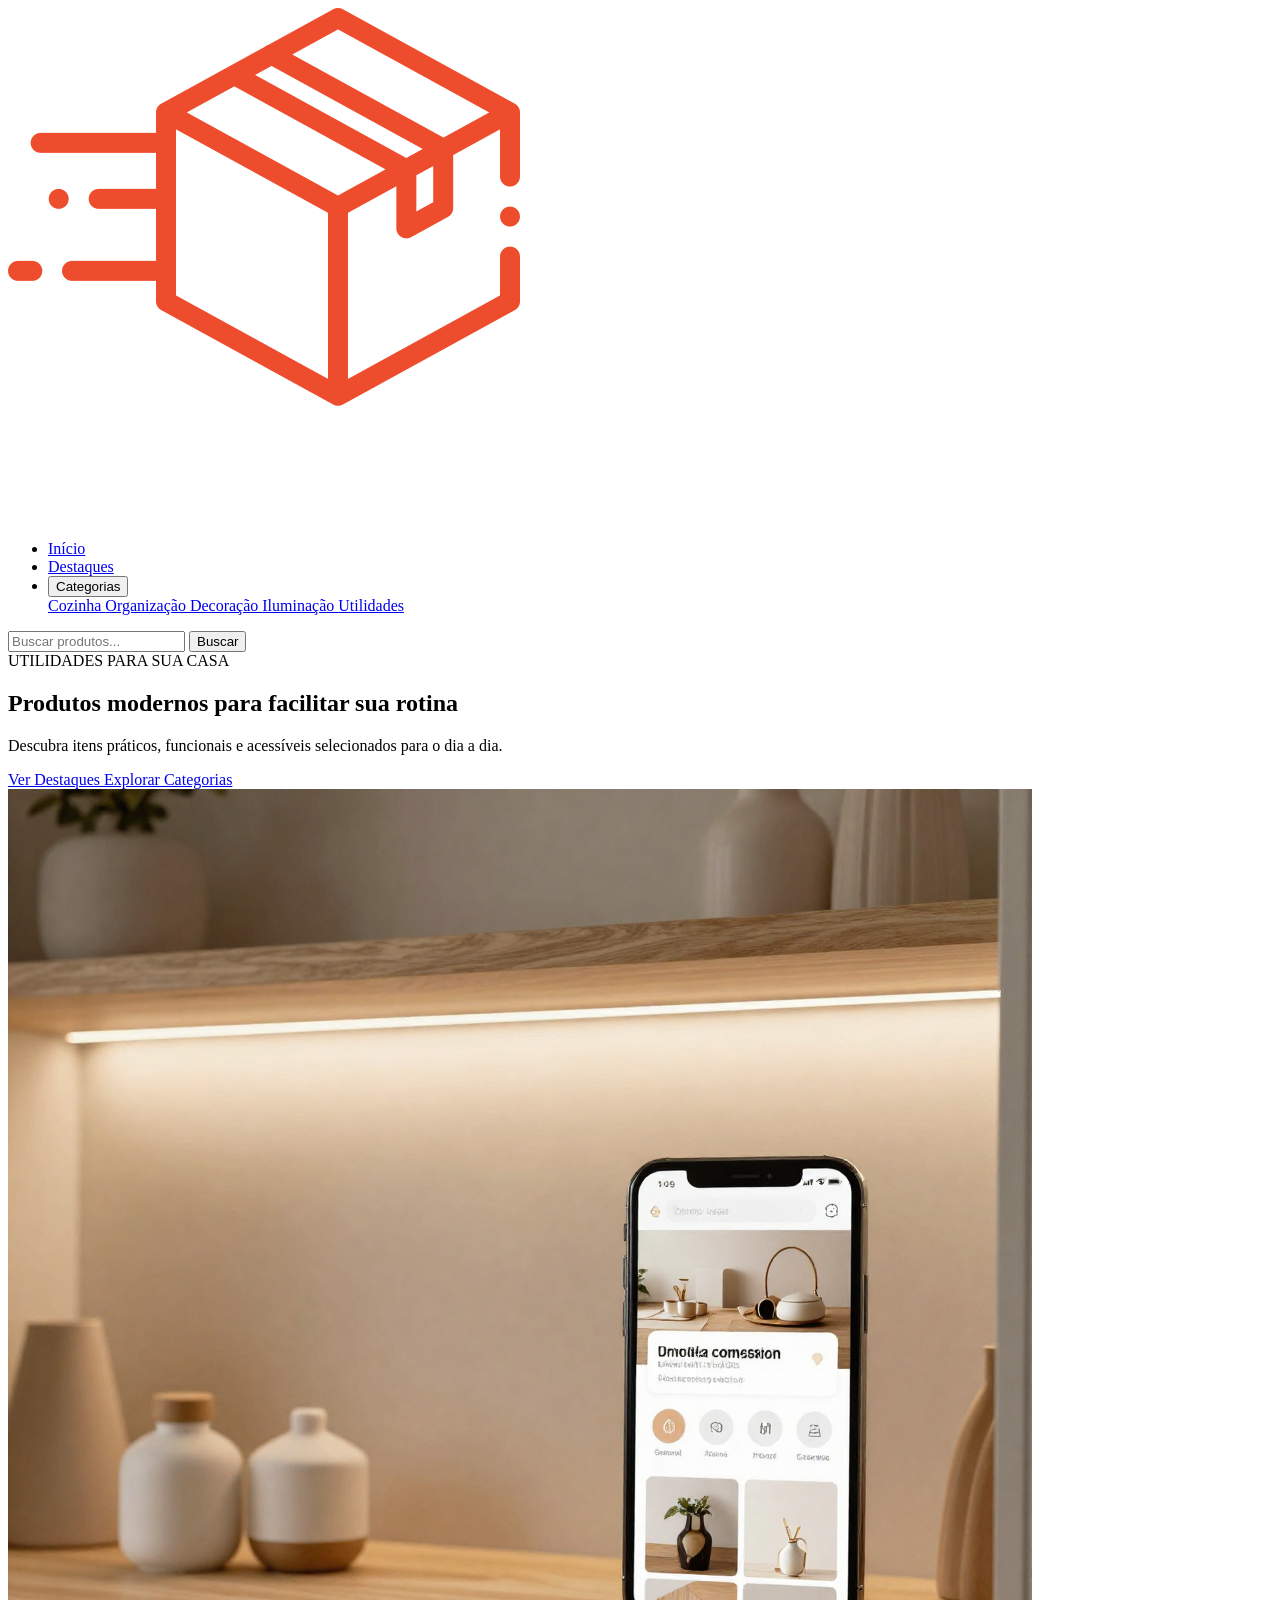
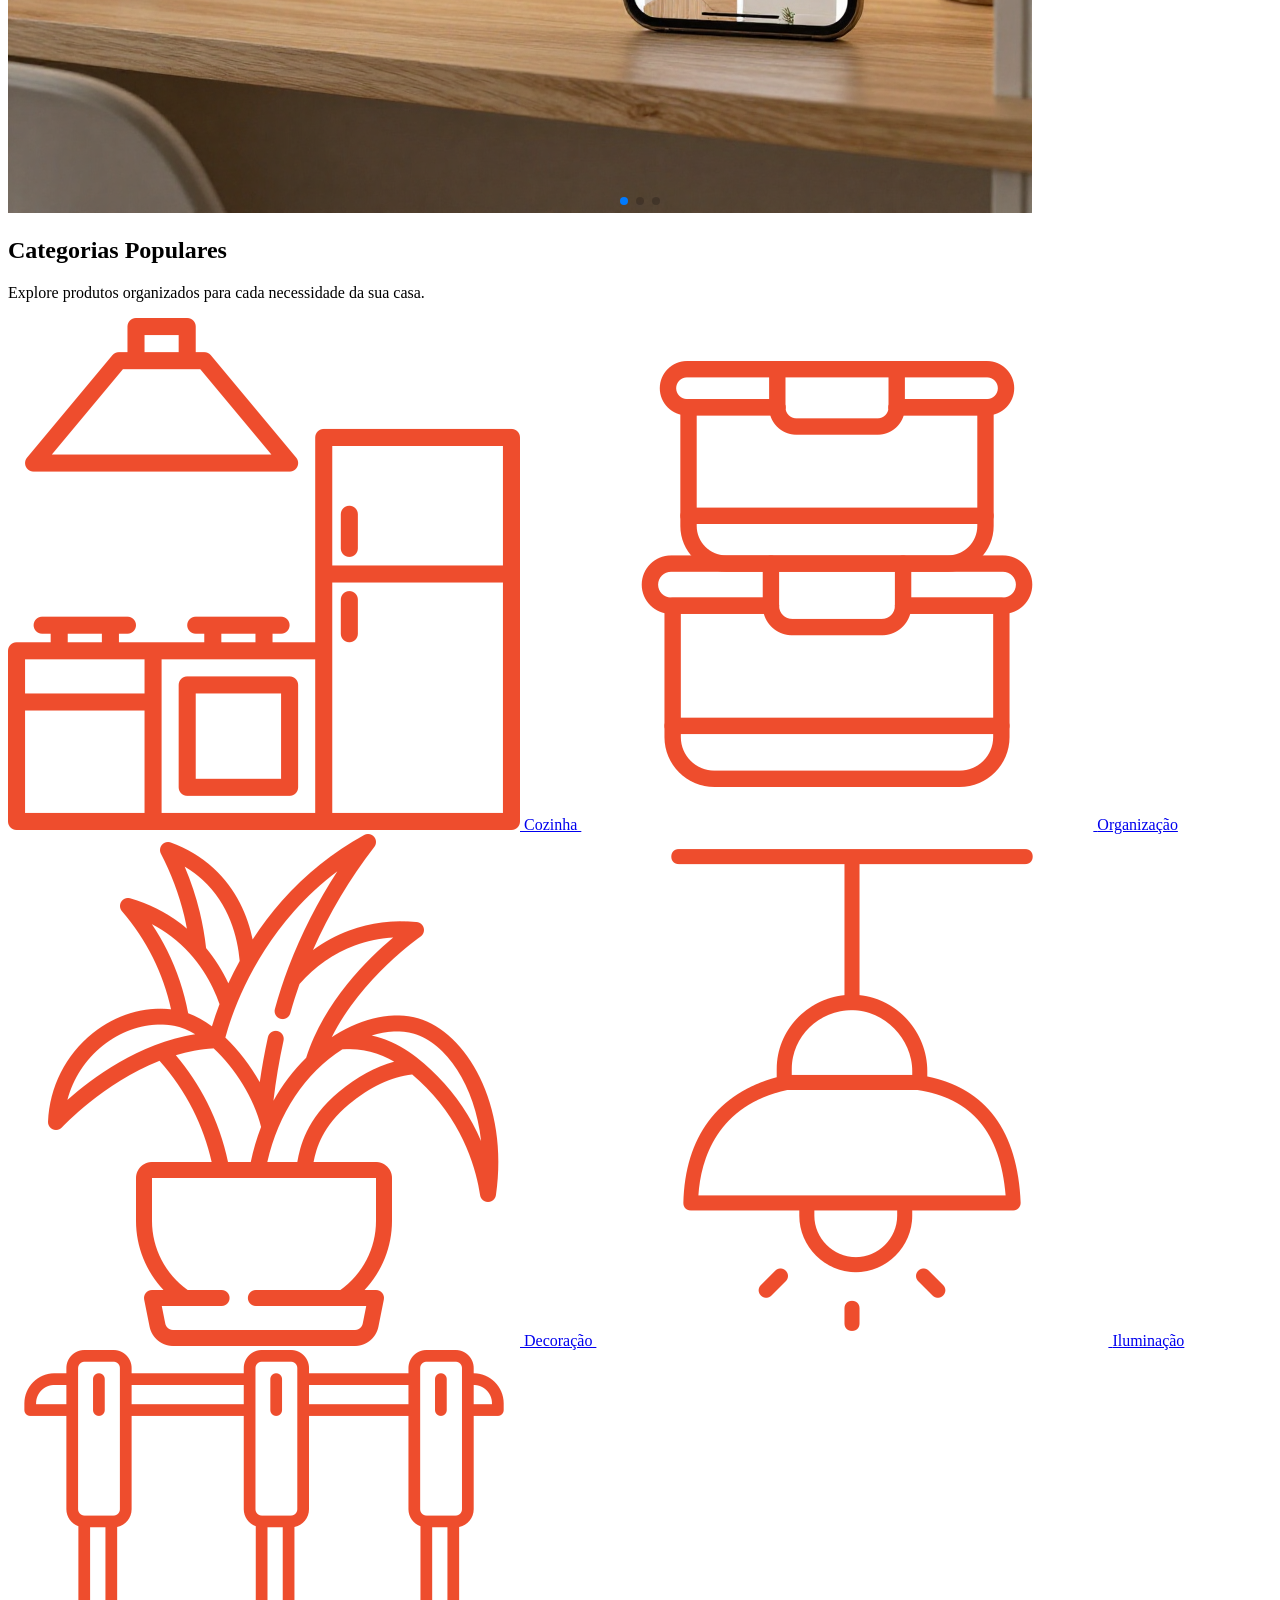
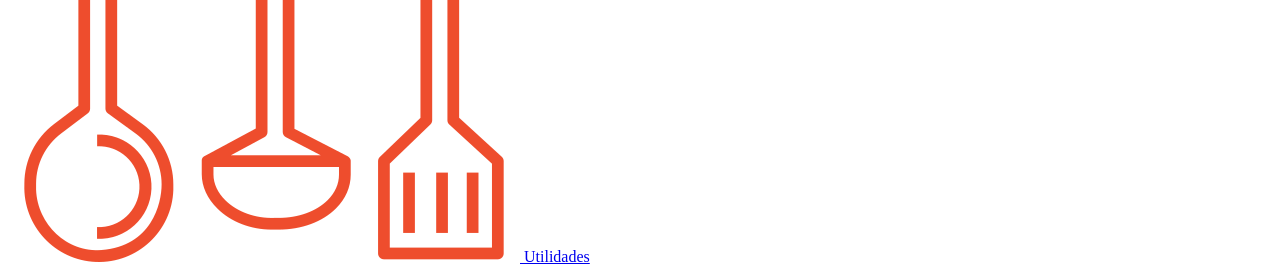
==== index.html @ 0967d358 "Primeira versão CasaMix" ====
<!DOCTYPE html>
<html lang="pt-BR">

<head>

    <meta charset="UTF-8">

    <meta name="viewport" content="width=device-width, initial-scale=1.0">

    <title>CasaMix</title>

    <!-- GOOGLE FONTS -->

    <link rel="preconnect" href="https://fonts.googleapis.com">

    <link rel="preconnect" href="https://fonts.gstatic.com" crossorigin>

    <link href="https://fonts.googleapis.com/css2?family=Poppins:wght@300;400;500;600;700&display=swap" rel="stylesheet">

    <!-- SWIPER CSS -->

    <link
    rel="stylesheet"
    href="https://cdn.jsdelivr.net/npm/swiper@11/swiper-bundle.min.css"
    />

    <!-- CSS -->

    <link rel="stylesheet" href="css/style.css">

</head>

<body>

    <!-- HEADER -->

    <header class="header">

        <!-- LOGO -->

        <div class="logo">

            <a href="index.html">

                <img src="images/mini-logo.png" alt="CasaMix Logo">

            </a>

        </div>

        <!-- MENU -->

        <nav class="nav-menu">

            <ul>

                <li>
                    <a href="index.html">Início</a>
                </li>

                <li>
                    <a href="pages/destaques.html">Destaques</a>
                </li>

                <!-- DROPDOWN -->

                <li class="dropdown">

                    <button class="dropdown-button">

                        Categorias

                    </button>

                    <div class="dropdown-menu">

                        <a href="pages/cozinha.html">
                            Cozinha
                        </a>

                        <a href="pages/organizacao.html">
                            Organização
                        </a>

                        <a href="pages/decoracao.html">
                            Decoração
                        </a>

                        <a href="pages/iluminacao.html">
                            Iluminação
                        </a>

                        <a href="pages/utilidades.html">
                            Utilidades
                        </a>

                    </div>

                </li>

            </ul>

        </nav>

        <!-- BUSCA -->

        <div class="search-box">

            <input type="text" placeholder="Buscar produtos...">

            <button>
                Buscar
            </button>

        </div>

    </header>

    <!-- HERO -->

    <section class="hero">

        <div class="swiper hero-slider">

            <div class="swiper-wrapper">

                <!-- SLIDE 1 -->

                <div class="swiper-slide">

                    <div class="hero-content">

                        <!-- TEXTO -->

                        <div class="hero-text">

                            <span>
                                UTILIDADES PARA SUA CASA
                            </span>

                            <h2>
                                Produtos modernos para facilitar sua rotina
                            </h2>

                            <p>
                                Descubra itens práticos, funcionais e acessíveis selecionados para o dia a dia.
                            </p>

                            <div class="hero-buttons">

                                <a href="pages/destaques.html" class="primary-button">
                                    Ver Destaques
                                </a>

                                <a href="#" class="secondary-button">
                                    Explorar Categorias
                                </a>

                            </div>

                        </div>

                        <!-- IMAGEM -->

                        <div class="hero-image">

                            <img src="images/banner1.png" alt="Banner CasaMix">

                        </div>

                    </div>

                </div>

                <!-- SLIDE 2 -->

                <div class="swiper-slide">

                    <div class="hero-content">

                        <div class="hero-text">

                            <span>
                                ORGANIZAÇÃO INTELIGENTE
                            </span>

                            <h2>
                                Transforme seus ambientes com praticidade
                            </h2>

                            <p>
                                Organizadores, acessórios e soluções modernas para deixar tudo no lugar.
                            </p>

                            <div class="hero-buttons">

                                <a href="pages/destaques.html" class="primary-button">
                                    Ver Produtos
                                </a>

                            </div>

                        </div>

                        <div class="hero-image">

                            <img src="images/banner2.png" alt="Organização CasaMix">

                        </div>

                    </div>

                </div>

                <!-- SLIDE 3 -->

                <div class="swiper-slide">

                    <div class="hero-content">

                        <div class="hero-text">

                            <span>
                                DECORAÇÃO & ILUMINAÇÃO
                            </span>

                            <h2>
                                Detalhes que transformam sua casa
                            </h2>

                            <p>
                                Itens modernos e aconchegantes para criar ambientes mais bonitos e funcionais.
                            </p>

                            <div class="hero-buttons">

                                <a href="pages/destaques.html" class="primary-button">
                                    Explorar Agora
                                </a>

                            </div>

                        </div>

                        <div class="hero-image">

                            <img src="images/banner3.png" alt="Decoração CasaMix">

                        </div>

                    </div>

                </div>

            </div>

            <!-- PAGINAÇÃO -->

            <div class="swiper-pagination"></div>

        </div>

    </section>

    <!-- MINI CATEGORIAS -->

    <section class="mini-categories">

        <!-- TÍTULO -->

        <div class="section-title">

            <h2>
                Categorias Populares
            </h2>

            <p>
                Explore produtos organizados para cada necessidade da sua casa.
            </p>

        </div>

        <!-- GRID -->

        <div class="categories-grid">

            <!-- ITEM -->

            <a href="pages/cozinha.html" class="category-card">

                <img src="images/icons/cozinha.png" alt="Cozinha">

                <span>
                    Cozinha
                </span>

            </a>

            <!-- ITEM -->

            <a href="pages/organizacao.html" class="category-card">

                <img src="images/icons/organizacao.png" alt="Organização">

                <span>
                    Organização
                </span>

            </a>

            <!-- ITEM -->

            <a href="pages/decoracao.html" class="category-card">

                <img src="images/icons/decoracao.png" alt="Decoração">

                <span>
                    Decoração
                </span>

            </a>

            <!-- ITEM -->

            <a href="pages/iluminacao.html" class="category-card">

                <img src="images/icons/iluminacao.png" alt="Iluminação">

                <span>
                    Iluminação
                </span>

            </a>

            <!-- ITEM -->

            <a href="pages/utilidades.html" class="category-card">

                <img src="images/icons/utilidades.png" alt="Utilidades">

                <span>
                    Utilidades
                </span>

            </a>

        </div>

    </section>

    <!-- SWIPER JS -->

    <script src="https://cdn.jsdelivr.net/npm/swiper@11/swiper-bundle.min.js"></script>

    <!-- SCRIPT -->

    <script>

        const swiper = new Swiper(".hero-slider", {

            loop: true,

            autoplay: {

                delay: 5000,

                disableOnInteraction: false,

            },

            pagination: {

                el: ".swiper-pagination",

                clickable: true,

            },

        });

    </script>

</body>

</html>
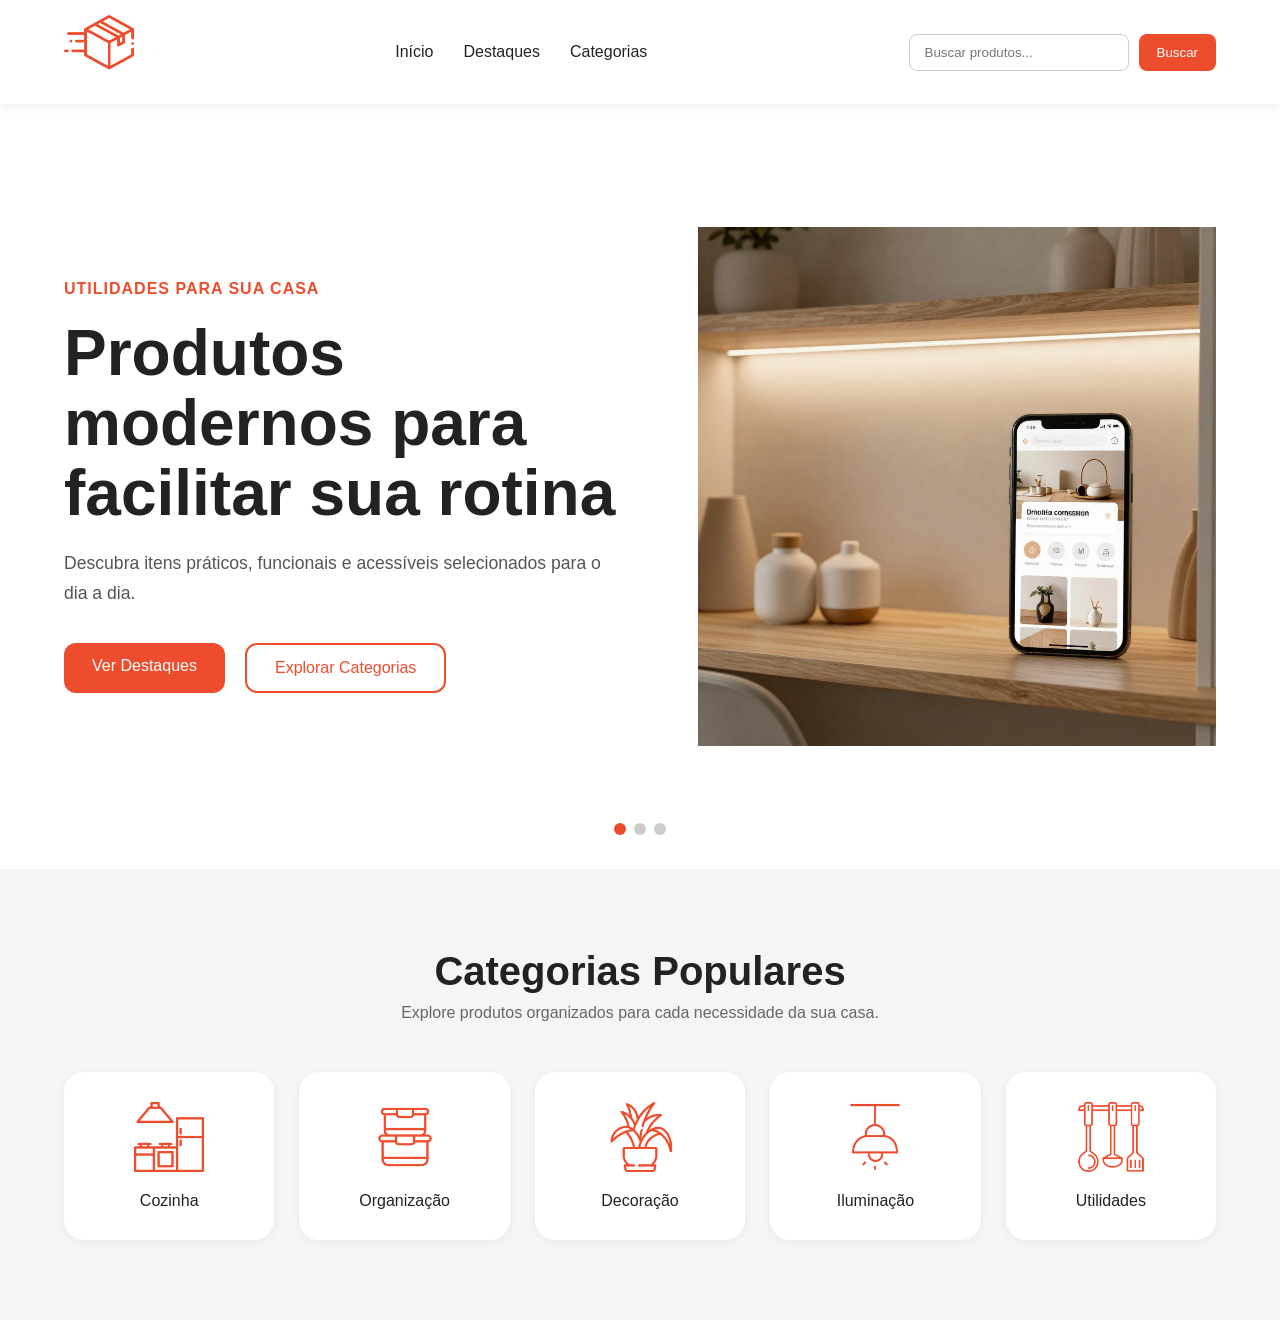
==== commit 1bbddb5b: "Atualização" ====
--- a/index.html
+++ b/index.html
@@ -26,7 +26,7 @@
 
     <!-- CSS -->
 
-    <link rel="stylesheet" href="css/style.css">
+    <link rel="stylesheet" href="CSS/style.css">
 
 </head>
 
--- a/CSS/style.css
+++ b/CSS/style.css
@@ -0,0 +1,788 @@
+/* RESET */
+
+*{
+    margin: 0;
+    padding: 0;
+    box-sizing: border-box;
+}
+
+/* VARIÁVEIS */
+
+:root{
+
+    --primary-color: #ee4d2d;
+
+    --secondary-color: #ffffff;
+
+    --background-color: #f5f5f5;
+
+    --text-color: #222222;
+
+    --hover-color: #d84324;
+
+}
+
+/* BODY */
+
+body{
+
+    font-family: 'Poppins', sans-serif;
+
+    background-color: var(--background-color);
+
+    overflow-x: hidden;
+
+}
+
+/* HEADER */
+
+.header{
+
+    width: 100%;
+
+    min-height: 80px;
+
+    background-color: var(--secondary-color);
+
+    display: flex;
+
+    align-items: center;
+
+    justify-content: space-between;
+
+    padding: 15px 5%;
+
+    box-shadow: 0 2px 10px rgba(0,0,0,0.08);
+
+    position: sticky;
+
+    top: 0;
+
+    z-index: 999;
+
+}
+
+/* LOGO */
+
+.logo{
+
+    display: flex;
+
+    align-items: center;
+
+}
+
+.logo img{
+
+    width: 70px;
+
+    object-fit: contain;
+
+    cursor: pointer;
+
+}
+
+/* MENU */
+
+.nav-menu ul{
+
+    display: flex;
+
+    align-items: center;
+
+    gap: 30px;
+
+    list-style: none;
+
+}
+
+.nav-menu a{
+
+    text-decoration: none;
+
+    color: var(--text-color);
+
+    font-weight: 500;
+
+    transition: 0.3s;
+
+}
+
+.nav-menu a:hover{
+
+    color: var(--primary-color);
+
+}
+
+/* DROPDOWN */
+
+.dropdown{
+
+    position: relative;
+
+}
+
+/* BOTÃO */
+
+.dropdown-button{
+
+    background: none;
+
+    border: none;
+
+    font-size: 1rem;
+
+    font-weight: 500;
+
+    cursor: pointer;
+
+    color: var(--text-color);
+
+    transition: 0.3s;
+
+    font-family: 'Poppins', sans-serif;
+
+}
+
+.dropdown-button:hover{
+
+    color: var(--primary-color);
+
+}
+
+/* MENU DROPDOWN */
+
+.dropdown-menu{
+
+    position: absolute;
+
+    top: 45px;
+
+    left: 0;
+
+    width: 220px;
+
+    background-color: white;
+
+    border-radius: 12px;
+
+    box-shadow: 0 5px 20px rgba(0,0,0,0.12);
+
+    display: flex;
+
+    flex-direction: column;
+
+    padding: 10px 0;
+
+    opacity: 0;
+
+    visibility: hidden;
+
+    transition: 0.3s;
+
+}
+
+.dropdown-menu a{
+
+    padding: 12px 20px;
+
+    color: var(--text-color);
+
+    text-decoration: none;
+
+    transition: 0.3s;
+
+}
+
+.dropdown-menu a:hover{
+
+    background-color: #f3f3f3;
+
+    color: var(--primary-color);
+
+}
+
+.dropdown:hover .dropdown-menu{
+
+    opacity: 1;
+
+    visibility: visible;
+
+}
+
+/* BUSCA */
+
+.search-box{
+
+    display: flex;
+
+    gap: 10px;
+
+}
+
+.search-box input{
+
+    width: 220px;
+
+    padding: 10px 15px;
+
+    border: 1px solid #cccccc;
+
+    border-radius: 8px;
+
+    outline: none;
+
+    font-family: 'Poppins', sans-serif;
+
+}
+
+.search-box button{
+
+    padding: 10px 18px;
+
+    border: none;
+
+    border-radius: 8px;
+
+    background-color: var(--primary-color);
+
+    color: white;
+
+    cursor: pointer;
+
+    transition: 0.3s;
+
+    font-weight: 500;
+
+}
+
+.search-box button:hover{
+
+    background-color: var(--hover-color);
+
+}
+
+/* HERO */
+
+.hero{
+
+    width: 100%;
+
+    overflow: hidden;
+
+    background-color: #ffffff;
+
+}
+
+/* SWIPER */
+
+.hero-slider{
+
+    width: 100%;
+
+    height: 85vh;
+
+}
+
+/* WRAPPER */
+
+.swiper-wrapper{
+
+    display: flex;
+
+}
+
+/* SLIDE */
+
+.swiper-slide{
+
+    width: 100% !important;
+
+    flex-shrink: 0;
+
+    display: flex;
+
+    align-items: center;
+
+    justify-content: center;
+
+}
+
+/* CONTEÚDO */
+
+.hero-content{
+
+    width: 100%;
+
+    height: 85vh;
+
+    display: flex;
+
+    align-items: center;
+
+    justify-content: space-between;
+
+    padding: 60px 5%;
+
+}
+
+/* TEXTO */
+
+.hero-text{
+
+    width: 50%;
+
+}
+
+.hero-text span{
+
+    color: var(--primary-color);
+
+    font-weight: 600;
+
+    letter-spacing: 1px;
+
+}
+
+.hero-text h2{
+
+    font-size: 4rem;
+
+    line-height: 1.1;
+
+    margin: 20px 0;
+
+    color: var(--text-color);
+
+}
+
+.hero-text p{
+
+    font-size: 1.1rem;
+
+    color: #555555;
+
+    max-width: 550px;
+
+    line-height: 1.7;
+
+    margin-bottom: 35px;
+
+}
+
+/* BOTÕES */
+
+.hero-buttons{
+
+    display: flex;
+
+    gap: 20px;
+
+}
+
+.primary-button,
+.secondary-button{
+
+    padding: 14px 28px;
+
+    border-radius: 12px;
+
+    text-decoration: none;
+
+    font-weight: 500;
+
+    transition: 0.3s;
+
+}
+
+.primary-button{
+
+    background-color: var(--primary-color);
+
+    color: white;
+
+}
+
+.primary-button:hover{
+
+    background-color: var(--hover-color);
+
+    transform: translateY(-2px);
+
+}
+
+.secondary-button{
+
+    border: 2px solid var(--primary-color);
+
+    color: var(--primary-color);
+
+}
+
+.secondary-button:hover{
+
+    background-color: var(--primary-color);
+
+    color: white;
+
+}
+
+/* IMAGEM */
+
+.hero-image{
+
+    width: 45%;
+
+    display: flex;
+
+    justify-content: center;
+
+}
+
+.hero-image img{
+
+    width: 100%;
+
+    max-width: 550px;
+
+    object-fit: contain;
+
+}
+
+/* PAGINAÇÃO */
+
+.swiper-pagination{
+
+    bottom: 30px !important;
+
+}
+
+.swiper-pagination-bullet{
+
+    width: 12px;
+
+    height: 12px;
+
+    background: #cccccc;
+
+    opacity: 1;
+
+}
+
+.swiper-pagination-bullet-active{
+
+    background: var(--primary-color);
+
+}
+
+/* MINI CATEGORIAS */
+
+.mini-categories{
+
+    width: 100%;
+
+    padding: 80px 5%;
+
+    background-color: #f5f5f5;
+
+}
+
+/* TÍTULO */
+
+.section-title{
+
+    text-align: center;
+
+    margin-bottom: 50px;
+
+}
+
+.section-title h2{
+
+    font-size: 2.5rem;
+
+    color: var(--text-color);
+
+    margin-bottom: 10px;
+
+}
+
+.section-title p{
+
+    color: #666666;
+
+    font-size: 1rem;
+
+}
+
+/* GRID */
+
+.categories-grid{
+
+    display: grid;
+
+    grid-template-columns: repeat(5, 1fr);
+
+    gap: 25px;
+
+}
+
+/* CARD */
+
+.category-card{
+
+    background-color: white;
+
+    border-radius: 20px;
+
+    padding: 30px 20px;
+
+    display: flex;
+
+    flex-direction: column;
+
+    align-items: center;
+
+    justify-content: center;
+
+    text-decoration: none;
+
+    transition: 0.3s;
+
+    box-shadow: 0 2px 10px rgba(0,0,0,0.05);
+
+}
+
+.category-card:hover{
+
+    transform: translateY(-6px);
+
+    box-shadow: 0 10px 25px rgba(0,0,0,0.08);
+
+}
+
+/* ÍCONE */
+
+.category-card img{
+
+    width: 70px;
+
+    margin-bottom: 20px;
+
+}
+
+/* TEXTO */
+
+.category-card span{
+
+    color: var(--text-color);
+
+    font-weight: 500;
+
+    font-size: 1rem;
+
+}
+
+/* RESPONSIVIDADE */
+
+@media (max-width: 1024px){
+
+    .hero-content{
+
+        flex-direction: column;
+
+        justify-content: center;
+
+        text-align: center;
+
+        gap: 50px;
+
+        height: auto;
+
+        padding: 80px 5%;
+
+    }
+
+    .hero-slider{
+
+        height: auto;
+
+    }
+
+    .hero-text{
+
+        width: 100%;
+
+    }
+
+    .hero-text h2{
+
+        font-size: 3rem;
+
+    }
+
+    .hero-text p{
+
+        max-width: 100%;
+
+    }
+
+    .hero-buttons{
+
+        justify-content: center;
+
+    }
+
+    .hero-image{
+
+        width: 100%;
+
+    }
+
+    .hero-image img{
+
+        max-width: 450px;
+
+    }
+
+    .categories-grid{
+
+        grid-template-columns: repeat(3, 1fr);
+
+    }
+
+}
+
+@media (max-width: 768px){
+
+    /* HEADER */
+
+    .header{
+
+        flex-direction: column;
+
+        gap: 20px;
+
+    }
+
+    .nav-menu ul{
+
+        gap: 20px;
+
+        flex-wrap: wrap;
+
+        justify-content: center;
+
+    }
+
+    .search-box{
+
+        width: 100%;
+
+        justify-content: center;
+
+    }
+
+    .search-box input{
+
+        width: 100%;
+
+        max-width: 250px;
+
+    }
+
+    /* HERO */
+
+    .hero-content{
+
+        flex-direction: column;
+
+        text-align: center;
+
+        padding: 60px 5%;
+
+        gap: 40px;
+
+    }
+
+    .hero-text{
+
+        width: 100%;
+
+    }
+
+    .hero-text h2{
+
+        font-size: 2.4rem;
+
+    }
+
+    .hero-text p{
+
+        font-size: 1rem;
+
+    }
+
+    .hero-buttons{
+
+        flex-direction: column;
+
+        align-items: center;
+
+    }
+
+    .hero-image{
+
+        width: 100%;
+
+    }
+
+    .hero-image img{
+
+        max-width: 320px;
+
+    }
+
+    /* MINI CATEGORIAS */
+
+    .mini-categories{
+
+        padding: 60px 5%;
+
+    }
+
+    .section-title h2{
+
+        font-size: 2rem;
+
+    }
+
+    .categories-grid{
+
+        grid-template-columns: repeat(2, 1fr);
+
+    }
+
+}
+
+@media (max-width: 480px){
+
+    .nav-menu ul{
+
+        flex-direction: column;
+
+    }
+
+    .hero-text h2{
+
+        font-size: 2rem;
+
+    }
+
+    .categories-grid{
+
+        grid-template-columns: 1fr;
+
+    }
+
+}
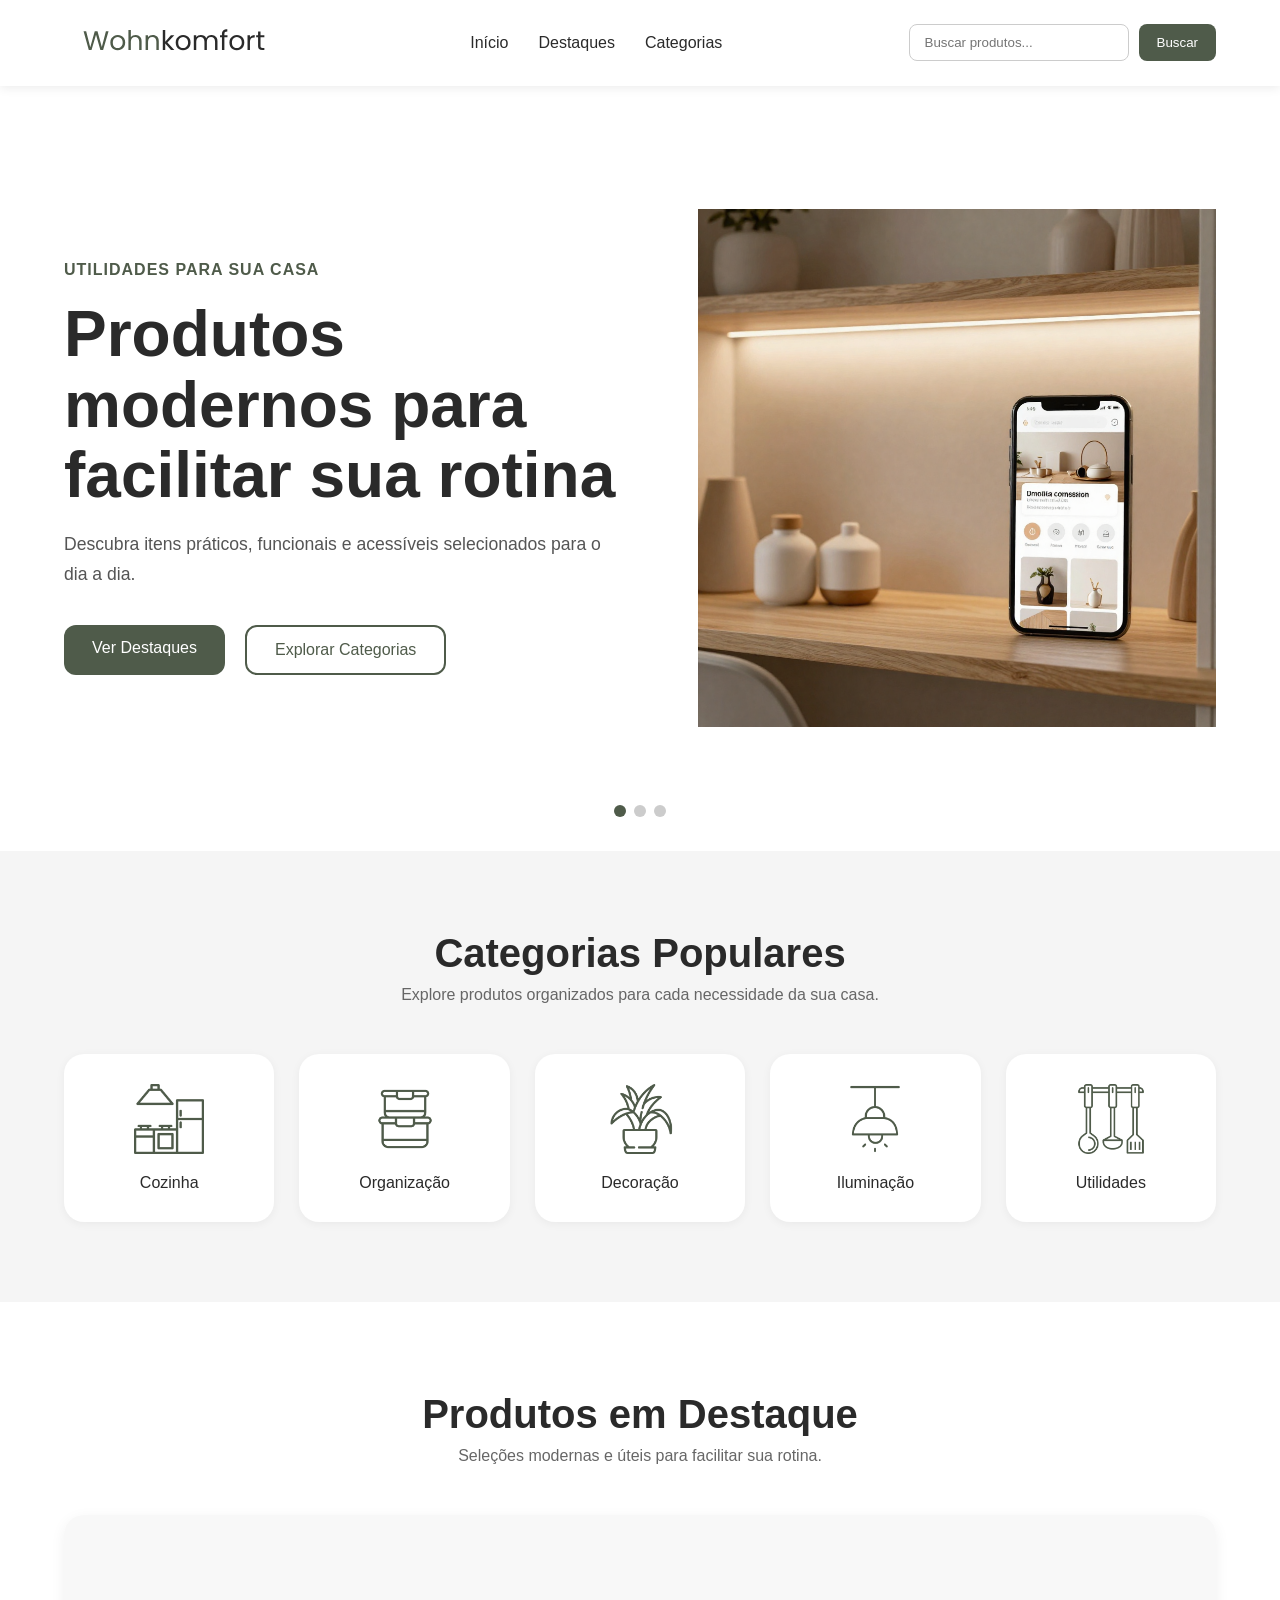
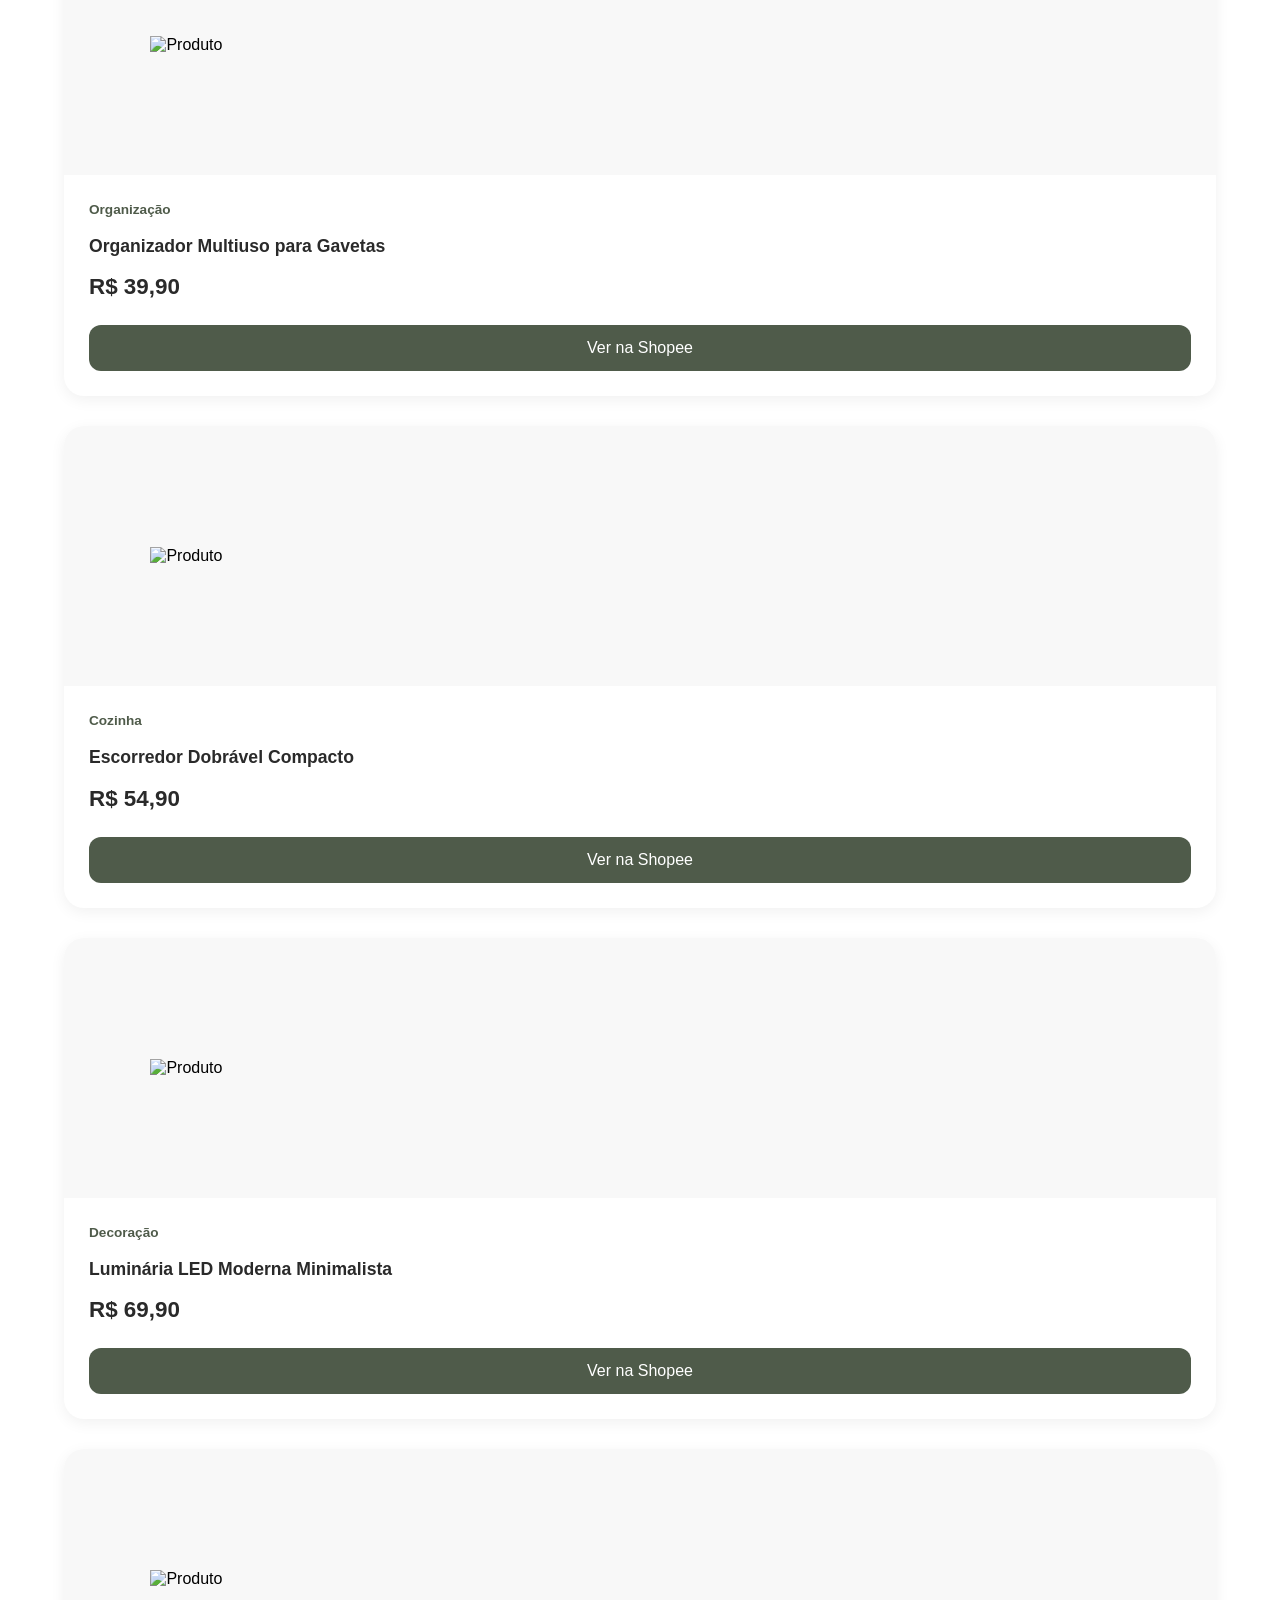
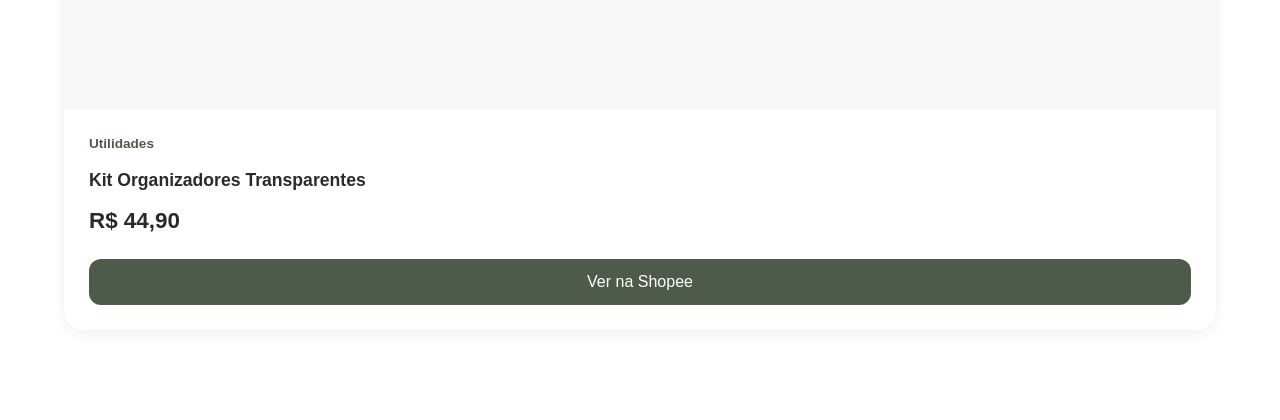
==== commit 26481387: "Atualização visual da marca" ====
--- a/index.html
+++ b/index.html
@@ -7,7 +7,7 @@
 
     <meta name="viewport" content="width=device-width, initial-scale=1.0">
 
-    <title>CasaMix</title>
+    <title>Wohnkomfort</title>
 
     <!-- GOOGLE FONTS -->
 
@@ -42,7 +42,7 @@
 
             <a href="index.html">
 
-                <img src="images/mini-logo.png" alt="CasaMix Logo">
+                <img src="images/logo.svg" alt="Wohnkomfort Logo">
 
             </a>
 
@@ -164,7 +164,7 @@
 
                         <div class="hero-image">
 
-                            <img src="images/banner1.png" alt="Banner CasaMix">
+                            <img src="images/banner1.png" alt="Banner Wohnkomfort">
 
                         </div>
 
@@ -204,7 +204,7 @@
 
                         <div class="hero-image">
 
-                            <img src="images/banner2.png" alt="Organização CasaMix">
+                            <img src="images/banner2.png" alt="Organização Wohnkomfort">
 
                         </div>
 
@@ -244,7 +244,7 @@
 
                         <div class="hero-image">
 
-                            <img src="images/banner3.png" alt="Decoração CasaMix">
+                            <img src="images/banner3.png" alt="Decoração Wohnkomfort">
 
                         </div>
 
@@ -380,6 +380,196 @@
 
     </script>
 
+    <!-- PRODUTOS -->
+
+<section class="featured-products">
+
+    <!-- TÍTULO -->
+
+    <div class="section-title">
+
+        <h2>
+            Produtos em Destaque
+        </h2>
+
+        <p>
+            Seleções modernas e úteis para facilitar sua rotina.
+        </p>
+
+    </div>
+
+    <!-- GRID -->
+
+    <div class="products-grid">
+
+        <!-- PRODUTO 1 -->
+
+        <div class="product-card">
+
+            <!-- IMAGEM -->
+
+            <div class="product-image">
+
+                <img src="images/products/produto1.png" alt="Produto">
+
+            </div>
+
+            <!-- INFO -->
+
+            <div class="product-info">
+
+                <span class="product-category">
+
+                    Organização
+
+                </span>
+
+                <h3>
+
+                    Organizador Multiuso para Gavetas
+
+                </h3>
+
+                <p class="product-price">
+
+                    R$ 39,90
+
+                </p>
+
+                <a href="#" target="_blank" class="product-button">
+
+                    Ver na Shopee
+
+                </a>
+
+            </div>
+
+        </div>
+
+        <!-- PRODUTO 2 -->
+
+        <div class="product-card">
+
+            <div class="product-image">
+
+                <img src="images/products/produto2.png" alt="Produto">
+
+            </div>
+
+            <div class="product-info">
+
+                <span class="product-category">
+
+                    Cozinha
+
+                </span>
+
+                <h3>
+
+                    Escorredor Dobrável Compacto
+
+                </h3>
+
+                <p class="product-price">
+
+                    R$ 54,90
+
+                </p>
+
+                <a href="#" target="_blank" class="product-button">
+
+                    Ver na Shopee
+
+                </a>
+
+            </div>
+
+        </div>
+
+        <!-- PRODUTO 3 -->
+
+        <div class="product-card">
+
+            <div class="product-image">
+
+                <img src="images/products/produto3.png" alt="Produto">
+
+            </div>
+
+            <div class="product-info">
+
+                <span class="product-category">
+
+                    Decoração
+
+                </span>
+
+                <h3>
+
+                    Luminária LED Moderna Minimalista
+
+                </h3>
+
+                <p class="product-price">
+
+                    R$ 69,90
+
+                </p>
+
+                <a href="#" target="_blank" class="product-button">
+
+                    Ver na Shopee
+
+                </a>
+
+            </div>
+
+        </div>
+
+        <!-- PRODUTO 4 -->
+
+        <div class="product-card">
+
+            <div class="product-image">
+
+                <img src="images/products/produto4.png" alt="Produto">
+
+            </div>
+
+            <div class="product-info">
+
+                <span class="product-category">
+
+                    Utilidades
+
+                </span>
+
+                <h3>
+
+                    Kit Organizadores Transparentes
+
+                </h3>
+
+                <p class="product-price">
+
+                    R$ 44,90
+
+                </p>
+
+                <a href="#" target="_blank" class="product-button">
+
+                    Ver na Shopee
+
+                </a>
+
+            </div>
+
+        </div>
+
+    </div>
+
+</section>
+
 </body>
 
 </html>
--- a/CSS/style.css
+++ b/CSS/style.css
@@ -10,15 +10,15 @@
 
 :root{
 
-    --primary-color: #ee4d2d;
+    --primary-color: #4f5b4a;
 
     --secondary-color: #ffffff;
 
-    --background-color: #f5f5f5;
-
-    --text-color: #222222;
-
-    --hover-color: #d84324;
+    --background-color: #f6f4ef;
+
+    --text-color: #2a2a2a;
+
+    --hover-color: #3d4738;
 
 }
 
@@ -74,7 +74,7 @@
 
 .logo img{
 
-    width: 70px;
+    width: 220px;
 
     object-fit: contain;
 
@@ -588,73 +588,159 @@
 @media (max-width: 1024px){
 
     .hero-content{
-
         flex-direction: column;
-
         justify-content: center;
-
         text-align: center;
-
         gap: 50px;
-
         height: auto;
-
         padding: 80px 5%;
-
     }
 
     .hero-slider{
-
         height: auto;
-
     }
 
     .hero-text{
-
         width: 100%;
-
     }
 
     .hero-text h2{
-
         font-size: 3rem;
-
     }
 
     .hero-text p{
-
         max-width: 100%;
-
     }
 
     .hero-buttons{
-
         justify-content: center;
-
     }
 
     .hero-image{
-
         width: 100%;
-
     }
 
     .hero-image img{
-
         max-width: 450px;
-
     }
 
     .categories-grid{
-
         grid-template-columns: repeat(3, 1fr);
-
     }
 
 }
 
 @media (max-width: 768px){
 
+    /* HEADER LADO A LADO */
+    .header{
+        flex-direction: row;
+        flex-wrap: wrap;
+        justify-content: space-between;
+        gap: 15px;
+        padding: 15px 4%;
+    }
+
+    .logo{
+        order: 1;
+    }
+
+    .nav-menu{
+        order: 2;
+    }
+
+    .nav-menu ul{
+        gap: 15px;
+    }
+
+    /* BUSCA NA LINHA DE BAIXO BEM AJUSTADA */
+    .search-box{
+        order: 3;
+        width: 100%;
+        justify-content: space-between;
+    }
+
+    .search-box input{
+        width: 100%;
+        max-width: none;
+        flex: 1;
+    }
+
+    /* HERO */
+    .hero-content{
+        flex-direction: column;
+        text-align: center;
+        padding: 60px 5%;
+        gap: 40px;
+    }
+
+    .hero-text{
+        width: 100%;
+    }
+
+    .hero-text h2{
+        font-size: 2.4rem;
+    }
+
+    .hero-text p{
+        font-size: 1rem;
+    }
+
+    .hero-buttons{
+        flex-direction: column;
+        align-items: center;
+    }
+
+    .hero-image{
+        width: 100%;
+    }
+
+    .hero-image img{
+        max-width: 320px;
+    }
+
+    /* MINI CATEGORIAS */
+    .mini-categories{
+        padding: 60px 5%;
+    }
+
+    .section-title h2{
+        font-size: 2rem;
+    }
+
+    .categories-grid{
+        grid-template-columns: repeat(2, 1fr);
+    }
+
+}
+
+@media (max-width: 480px){
+
+    /* AJUSTES EXTRAS PARA TELAS MUITO PEQUENAS */
+    .header{
+        gap: 10px;
+    }
+
+    .nav-menu ul{
+        gap: 10px;
+    }
+
+    .nav-menu a, .dropdown-button{
+        font-size: 0.9rem;
+    }
+
+    .hero-text h2{
+        font-size: 2rem;
+    }
+
+    .categories-grid{
+        grid-template-columns: 1fr;
+    }
+
+}
+
+@media (max-width: 768px){
+
     /* HEADER */
 
     .header{
@@ -785,4 +871,174 @@
 
     }
 
+}
+
+/* PRODUTOS */
+
+.featured-products{
+
+    width: 100%;
+
+    padding: 90px 5%;
+
+    background-color: #ffffff;
+
+}
+
+/* GRID */
+
+.products-grid{
+
+    display: grid;
+
+    grid-template-columns: repeat(4, 1fr);
+
+    gap: 30px;
+
+}
+
+/* CARD */
+
+.product-card{
+
+    background-color: white;
+
+    border-radius: 20px;
+
+    overflow: hidden;
+
+    box-shadow: 0 4px 15px rgba(0,0,0,0.06);
+
+    transition: 0.3s;
+
+}
+
+.product-card:hover{
+
+    transform: translateY(-8px);
+
+    box-shadow: 0 12px 25px rgba(0,0,0,0.08);
+
+}
+
+/* IMAGEM */
+
+.product-image{
+
+    width: 100%;
+
+    height: 260px;
+
+    background-color: #f8f8f8;
+
+    display: flex;
+
+    align-items: center;
+
+    justify-content: center;
+
+}
+
+.product-image img{
+
+    width: 85%;
+
+    max-height: 220px;
+
+    object-fit: contain;
+
+}
+
+/* INFO */
+
+.product-info{
+
+    padding: 25px;
+
+}
+
+/* CATEGORIA */
+
+.product-category{
+
+    font-size: 0.85rem;
+
+    color: var(--primary-color);
+
+    font-weight: 600;
+
+}
+
+/* TÍTULO */
+
+.product-info h3{
+
+    font-size: 1.1rem;
+
+    color: var(--text-color);
+
+    margin: 15px 0;
+
+    line-height: 1.5;
+
+}
+
+/* PREÇO */
+
+.product-price{
+
+    font-size: 1.4rem;
+
+    font-weight: 700;
+
+    color: var(--text-color);
+
+    margin-bottom: 25px;
+
+}
+
+/* BOTÃO */
+
+.product-button{
+
+    width: 100%;
+
+    display: flex;
+
+    justify-content: center;
+
+    align-items: center;
+
+    padding: 14px;
+
+    background-color: var(--primary-color);
+
+    color: white;
+
+    text-decoration: none;
+
+    border-radius: 12px;
+
+    font-weight: 500;
+
+    transition: 0.3s;
+
+}
+
+.product-button:hover{
+
+    background-color: var(--hover-color);
+
+}
+
+.products-grid{
+
+    grid-template-columns: repeat(2, 1fr);
+
+}
+
+.products-grid{
+
+    grid-template-columns: 1fr;
+
 }
